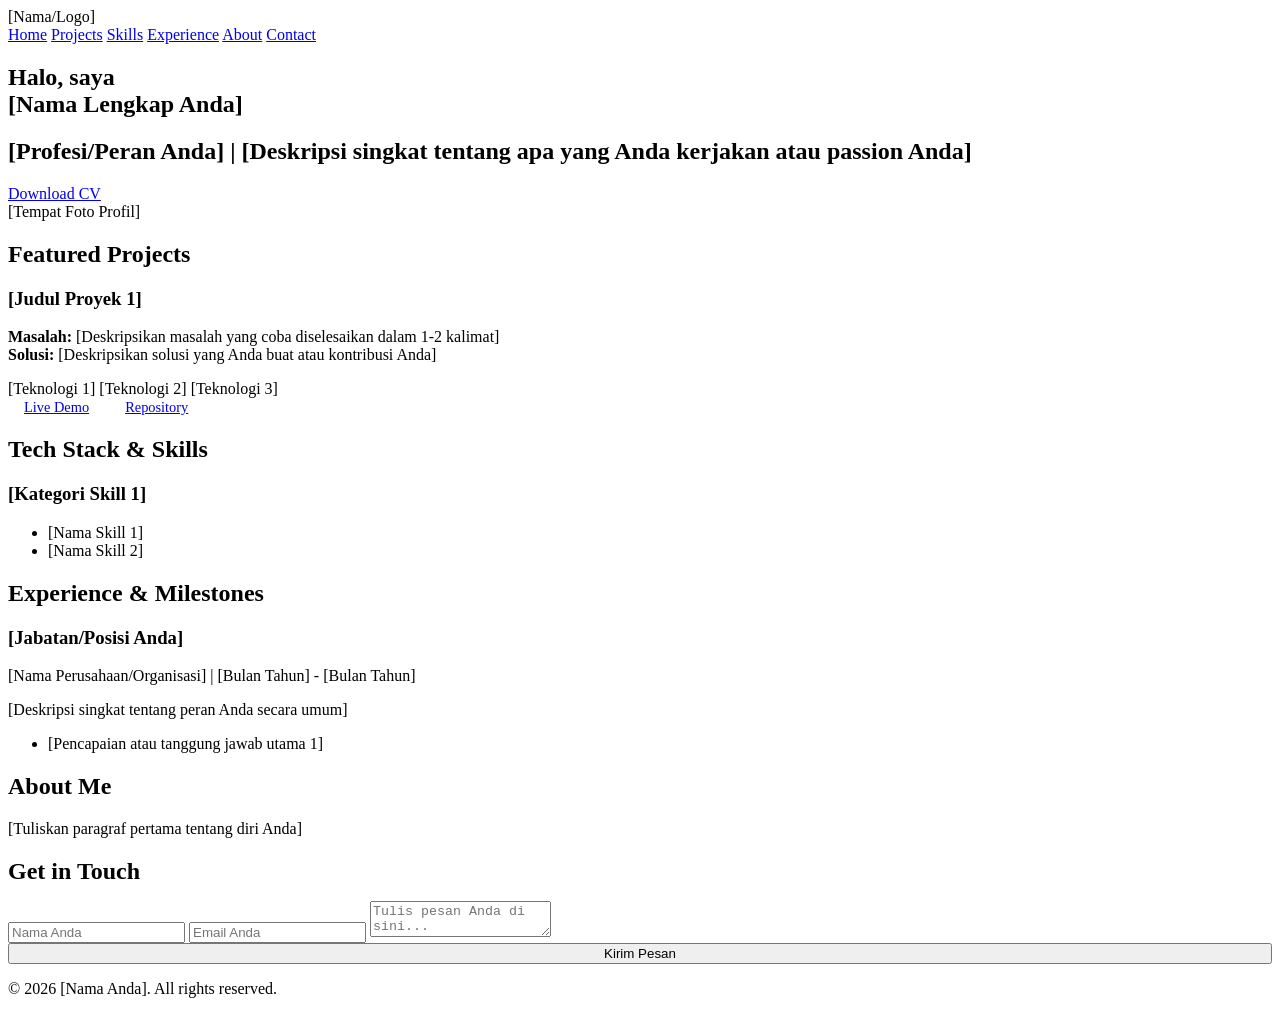
==== index.html @ 0751d300 "Add files via upload" ====
<!DOCTYPE html>
<html lang="id">
<head>
    <meta charset="UTF-8">
    <meta name="viewport" content="width=device-width, initial-scale=1.0">
    <meta name="description" content="Template Portfolio">
    <title>Nama Anda - Portfolio</title>
    <link href="https://fonts.googleapis.com/css2?family=Outfit:wght@300;400;600;700&display=swap" rel="stylesheet">
    <link rel="stylesheet" href="style.css">
</head>
<body>
    <div class="container">
        <!-- Navbar -->
        <nav>
            <div class="logo">[Nama/Logo]</div>
            <div class="nav-links">
                <a href="#home">Home</a>
                <a href="#projects">Projects</a>
                <a href="#skills">Skills</a>
                <a href="#experience">Experience</a>
                <a href="#about">About</a>
                <a href="#contact">Contact</a>
            </div>
        </nav>

        <!-- 1. Hero Section -->
        <section class="hero" id="home">
            <div class="hero-content">
                <h1>Halo, saya <br><span style="color: var(--accent-color);">[Nama Lengkap Anda]</span></h1>
                <h2>[Profesi/Peran Anda] | [Deskripsi singkat tentang apa yang Anda kerjakan atau passion Anda]</h2>
                <a href="#" class="btn btn-primary">Download CV</a>
            </div>
            <div class="hero-image">
                <!-- Tempat siswa memasukkan tag <img> nantinya -->
                <div class="image-placeholder">
                    [Tempat Foto Profil]
                </div>
            </div>
        </section>

        <!-- 2. Featured Projects -->
        <section id="projects">
            <h2 class="section-title">Featured <span>Projects</span></h2>
            <div class="projects-grid">
                <!-- Project 1 -->
                <div class="project-card">
                    <h3 class="project-title">[Judul Proyek 1]</h3>
                    <p class="project-desc">
                        <strong>Masalah:</strong> [Deskripsikan masalah yang coba diselesaikan dalam 1-2 kalimat]<br>
                        <strong>Solusi:</strong> [Deskripsikan solusi yang Anda buat atau kontribusi Anda]
                    </p>
                    <div class="tech-stack">
                        <span class="tech-tag">[Teknologi 1]</span>
                        <span class="tech-tag">[Teknologi 2]</span>
                        <span class="tech-tag">[Teknologi 3]</span>
                    </div>
                    <div class="project-links">
                        <a href="#" class="btn btn-primary" style="padding: 8px 16px; font-size: 0.9rem;">Live Demo</a>
                        <a href="#" class="btn btn-secondary" style="padding: 8px 16px; font-size: 0.9rem;">Repository</a>
                    </div>
                </div>
                <!-- Project 2 & 3 disembunyikan untuk ringkas, lihat kode asli -->
            </div>
        </section>

        <!-- 3. Tech Stack & Skills -->
        <section id="skills">
            <h2 class="section-title">Tech Stack & <span>Skills</span></h2>
            <div class="skills-container">
                <div class="skill-category">
                    <h3>[Kategori Skill 1]</h3>
                    <ul class="skill-list">
                        <li>[Nama Skill 1]</li>
                        <li>[Nama Skill 2]</li>
                    </ul>
                </div>
            </div>
        </section>

        <!-- 4. Experience & Milestones -->
        <section id="experience">
            <h2 class="section-title">Experience & <span>Milestones</span></h2>
            <div class="timeline">
                <div class="timeline-item">
                    <div class="timeline-content">
                        <h3>[Jabatan/Posisi Anda]</h3>
                        <span class="timeline-date">[Nama Perusahaan/Organisasi] | [Bulan Tahun] - [Bulan Tahun]</span>
                        <p>[Deskripsi singkat tentang peran Anda secara umum]</p>
                        <ul>
                            <li>[Pencapaian atau tanggung jawab utama 1]</li>
                        </ul>
                    </div>
                </div>
            </div>
        </section>

        <!-- 5. About Me -->
        <section id="about">
            <h2 class="section-title">About <span>Me</span></h2>
            <div class="about-content">
                <p>
                    [Tuliskan paragraf pertama tentang diri Anda]
                </p>
            </div>
        </section>

        <!-- 6. Contact & Footer -->
        <section id="contact" style="padding-bottom: 0;">
            <div class="contact">
                <h2 class="section-title" style="margin-bottom: 1rem;">Get in <span>Touch</span></h2>
                <form class="contact-form">
                    <input type="text" placeholder="Nama Anda" required>
                    <input type="email" placeholder="Email Anda" required>
                    <textarea placeholder="Tulis pesan Anda di sini..." required></textarea>
                    <button type="submit" class="btn btn-primary" style="width: 100%;">Kirim Pesan</button>
                </form>
            </div>
        </section>
    </div>

    <footer>
        <p>&copy; 2026 [Nama Anda]. All rights reserved.</p>
    </footer>
</body>
</html>
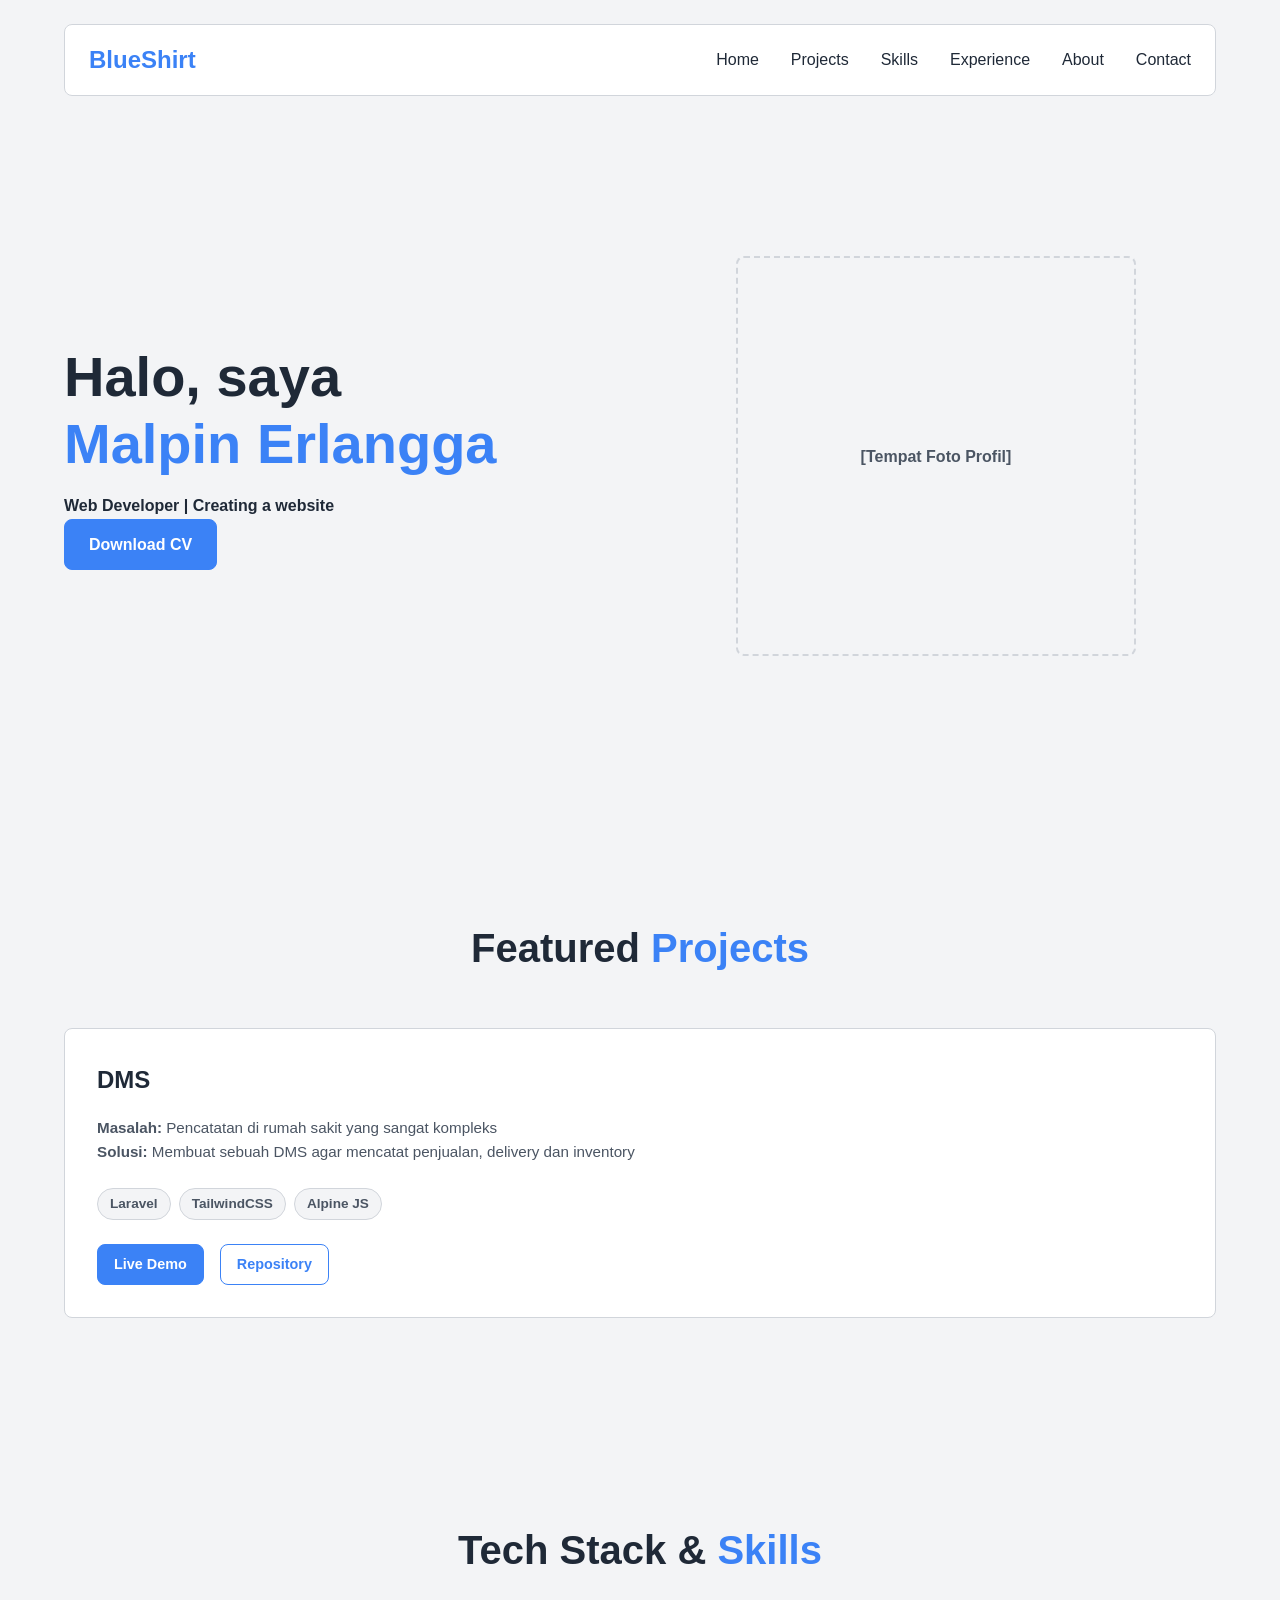
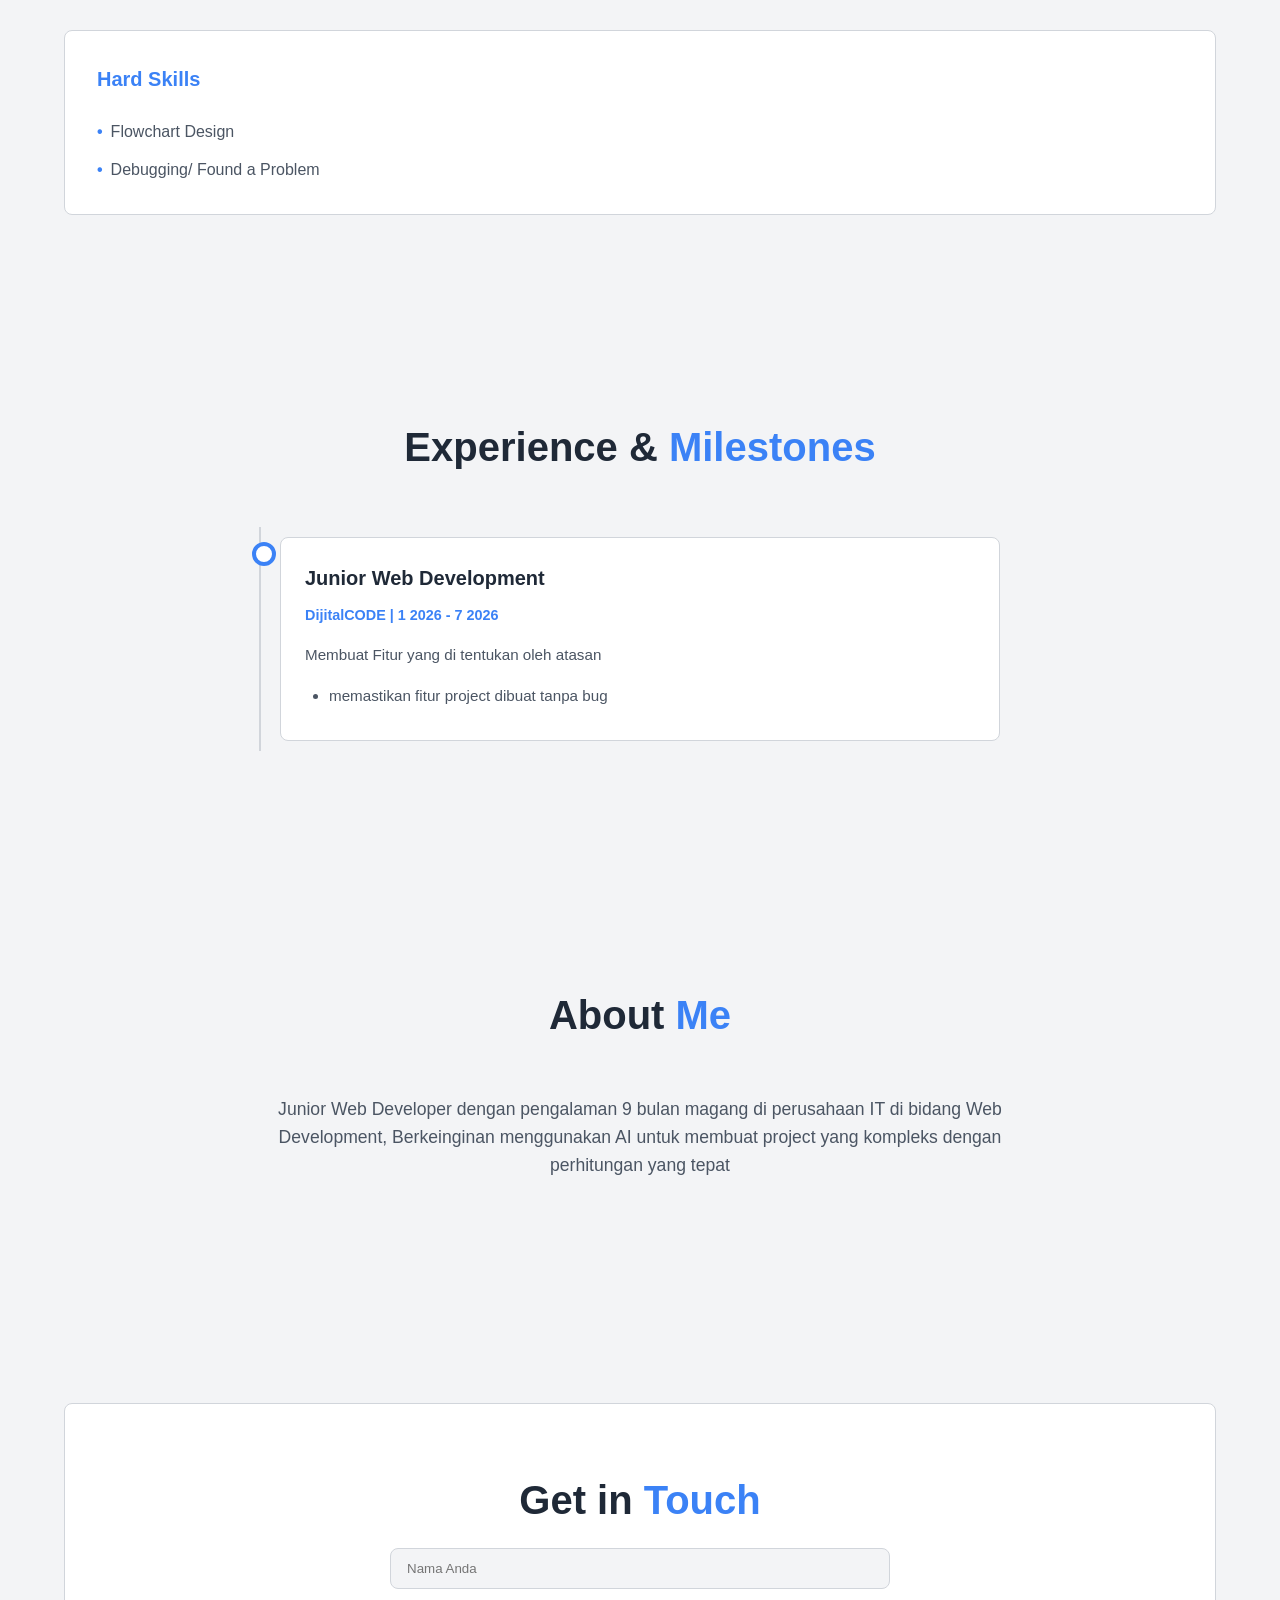
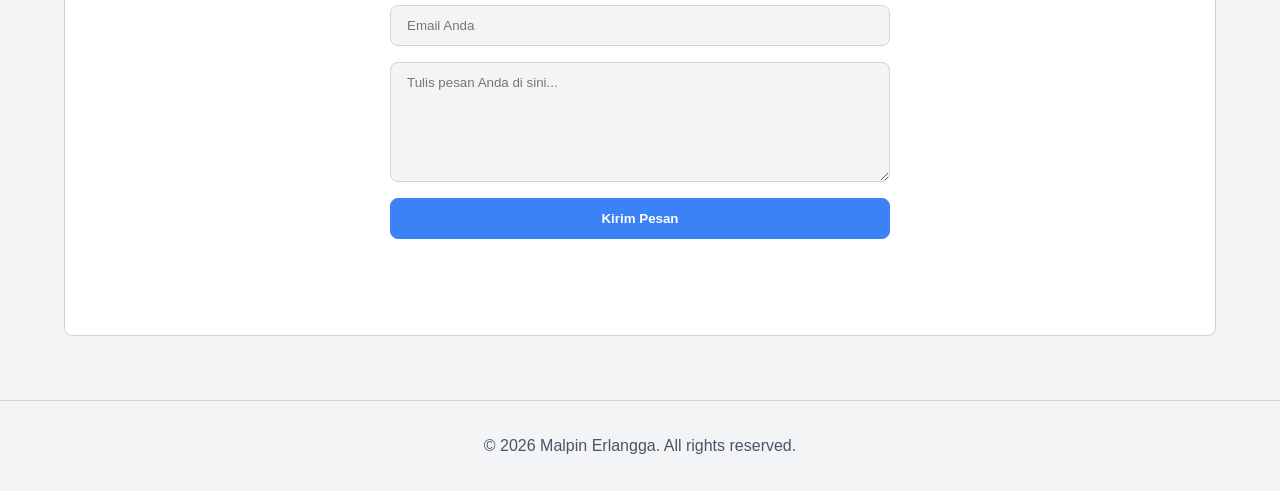
==== commit 01ac147d: "Add files via upload" ====
--- a/index.html
+++ b/index.html
@@ -4,7 +4,7 @@
     <meta charset="UTF-8">
     <meta name="viewport" content="width=device-width, initial-scale=1.0">
     <meta name="description" content="Template Portfolio">
-    <title>Nama Anda - Portfolio</title>
+    <title>Malpin - Portfolio</title>
     <link href="https://fonts.googleapis.com/css2?family=Outfit:wght@300;400;600;700&display=swap" rel="stylesheet">
     <link rel="stylesheet" href="style.css">
 </head>
@@ -12,7 +12,7 @@
     <div class="container">
         <!-- Navbar -->
         <nav>
-            <div class="logo">[Nama/Logo]</div>
+            <div class="logo">BlueShirt</div>
             <div class="nav-links">
                 <a href="#home">Home</a>
                 <a href="#projects">Projects</a>
@@ -26,8 +26,8 @@
         <!-- 1. Hero Section -->
         <section class="hero" id="home">
             <div class="hero-content">
-                <h1>Halo, saya <br><span style="color: var(--accent-color);">[Nama Lengkap Anda]</span></h1>
-                <h2>[Profesi/Peran Anda] | [Deskripsi singkat tentang apa yang Anda kerjakan atau passion Anda]</h2>
+                <h1>Halo, saya <br><span style="color: var(--accent-color);">Malpin Erlangga</span></h1>
+                <h4>Web Developer | Creating a website</h4>
                 <a href="#" class="btn btn-primary">Download CV</a>
             </div>
             <div class="hero-image">
@@ -44,15 +44,15 @@
             <div class="projects-grid">
                 <!-- Project 1 -->
                 <div class="project-card">
-                    <h3 class="project-title">[Judul Proyek 1]</h3>
+                    <h3 class="project-title">DMS</h3>
                     <p class="project-desc">
-                        <strong>Masalah:</strong> [Deskripsikan masalah yang coba diselesaikan dalam 1-2 kalimat]<br>
-                        <strong>Solusi:</strong> [Deskripsikan solusi yang Anda buat atau kontribusi Anda]
+                        <strong>Masalah:</strong> Pencatatan di rumah sakit yang sangat kompleks<br>
+                        <strong>Solusi:</strong> Membuat sebuah DMS agar mencatat penjualan, delivery dan inventory 
                     </p>
                     <div class="tech-stack">
-                        <span class="tech-tag">[Teknologi 1]</span>
-                        <span class="tech-tag">[Teknologi 2]</span>
-                        <span class="tech-tag">[Teknologi 3]</span>
+                        <span class="tech-tag">Laravel</span>
+                        <span class="tech-tag">TailwindCSS</span>
+                        <span class="tech-tag">Alpine JS</span>
                     </div>
                     <div class="project-links">
                         <a href="#" class="btn btn-primary" style="padding: 8px 16px; font-size: 0.9rem;">Live Demo</a>
@@ -68,10 +68,10 @@
             <h2 class="section-title">Tech Stack & <span>Skills</span></h2>
             <div class="skills-container">
                 <div class="skill-category">
-                    <h3>[Kategori Skill 1]</h3>
+                    <h3>Hard Skills</h3>
                     <ul class="skill-list">
-                        <li>[Nama Skill 1]</li>
-                        <li>[Nama Skill 2]</li>
+                        <li>Flowchart Design</li>
+                        <li>Debugging/ Found a Problem</li>
                     </ul>
                 </div>
             </div>
@@ -83,11 +83,11 @@
             <div class="timeline">
                 <div class="timeline-item">
                     <div class="timeline-content">
-                        <h3>[Jabatan/Posisi Anda]</h3>
-                        <span class="timeline-date">[Nama Perusahaan/Organisasi] | [Bulan Tahun] - [Bulan Tahun]</span>
-                        <p>[Deskripsi singkat tentang peran Anda secara umum]</p>
+                        <h3>Junior Web Development</h3>
+                        <span class="timeline-date">DijitalCODE | 1 2026 - 7 2026</span>
+                        <p>Membuat Fitur yang di tentukan oleh atasan</p>
                         <ul>
-                            <li>[Pencapaian atau tanggung jawab utama 1]</li>
+                            <li>memastikan fitur project dibuat tanpa bug</li>
                         </ul>
                     </div>
                 </div>
@@ -99,7 +99,8 @@
             <h2 class="section-title">About <span>Me</span></h2>
             <div class="about-content">
                 <p>
-                    [Tuliskan paragraf pertama tentang diri Anda]
+                    Junior Web Developer dengan pengalaman 9 bulan magang di perusahaan IT di bidang Web Development, 
+                    Berkeinginan menggunakan AI untuk membuat project yang kompleks dengan perhitungan yang tepat
                 </p>
             </div>
         </section>
@@ -119,7 +120,7 @@
     </div>
 
     <footer>
-        <p>&copy; 2026 [Nama Anda]. All rights reserved.</p>
+        <p>&copy; 2026 Malpin Erlangga. All rights reserved.</p>
     </footer>
 </body>
 </html>
--- a/style.css
+++ b/style.css
@@ -0,0 +1,447 @@
+:root {
+    --bg-color: #f3f4f6;
+    --surface-color: #ffffff;
+    --text-primary: #1f2937;
+    --text-secondary: #4b5563;
+    --accent-color: #3b82f6;
+    --card-hover-bg: #f9fafb;
+    --border-color: #d1d5db;
+    --transition: all 0.3s ease;
+}
+
+* {
+    margin: 0;
+    padding: 0;
+    box-sizing: border-box;
+    font-family: 'Outfit', sans-serif;
+    scroll-behavior: smooth;
+}
+
+body {
+    background-color: var(--bg-color);
+    color: var(--text-primary);
+    line-height: 1.6;
+}
+
+a {
+    text-decoration: none;
+    color: inherit;
+}
+
+.container {
+    max-width: 1200px;
+    margin: 0 auto;
+    padding: 0 24px;
+}
+
+/* Navbar */
+nav {
+    padding: 16px 24px;
+    margin-top: 24px;
+    display: flex;
+    justify-content: space-between;
+    align-items: center;
+    position: sticky;
+    top: 24px;
+    background: var(--surface-color);
+    border: 1px solid var(--border-color);
+    border-radius: 8px;
+    z-index: 100;
+}
+
+.logo {
+    font-weight: 700;
+    font-size: 1.5rem;
+    color: var(--accent-color);
+}
+
+.nav-links {
+    display: flex;
+    gap: 2rem;
+}
+
+.nav-links a {
+    font-size: 1rem;
+    font-weight: 400;
+    transition: var(--transition);
+}
+
+.nav-links a:hover {
+    color: var(--accent-color);
+}
+
+/* Buttons */
+.btn {
+    display: inline-block;
+    padding: 12px 24px;
+    border-radius: 8px;
+    font-weight: 600;
+    cursor: pointer;
+    transition: var(--transition);
+    border: none;
+    outline: none;
+    text-align: center;
+}
+
+.btn-primary {
+    background: var(--accent-color);
+    color: white;
+    border: 1px solid var(--accent-color);
+}
+
+.btn-primary:hover {
+    opacity: 0.9;
+}
+
+.btn-secondary {
+    background: transparent;
+    border: 1px solid var(--accent-color);
+    color: var(--accent-color);
+}
+
+.btn-secondary:hover {
+    background: var(--bg-color);
+}
+
+/* Typography */
+section {
+    padding: 100px 0;
+}
+
+.section-title {
+    font-size: 2.5rem;
+    margin-bottom: 3rem;
+    text-align: center;
+    font-weight: 700;
+}
+
+.section-title span {
+    color: var(--accent-color);
+}
+
+/* 1. Hero Section */
+.hero {
+    display: flex;
+    align-items: center;
+    justify-content: space-between;
+    min-height: 80vh;
+    gap: 2rem;
+}
+
+.hero-content {
+    flex: 1;
+}
+
+.hero h1 {
+    font-size: 3.5rem;
+    line-height: 1.2;
+    margin-bottom: 1rem;
+}
+
+.hero h2 {
+    font-size: 1.5rem;
+    color: var(--text-secondary);
+    font-weight: 400;
+    margin-bottom: 2rem;
+}
+
+.hero-image {
+    flex: 1;
+    display: flex;
+    justify-content: center;
+}
+
+.hero-image img {
+    width: 100%;
+    max-width: 400px;
+    border-radius: 8px;
+    border: 1px solid var(--border-color);
+    background-color: var(--surface-color);
+}
+
+.image-placeholder {
+    width: 100%;
+    max-width: 400px;
+    aspect-ratio: 1 / 1;
+    border-radius: 8px;
+    border: 2px dashed var(--border-color);
+    background-color: var(--bg-color);
+    display: flex;
+    align-items: center;
+    justify-content: center;
+    color: var(--text-secondary);
+    font-weight: 600;
+}
+
+/* 2. Featured Projects */
+.projects-grid {
+    display: grid;
+    grid-template-columns: repeat(auto-fit, minmax(300px, 1fr));
+    gap: 2rem;
+}
+
+.project-card {
+    background: var(--surface-color);
+    border-radius: 8px;
+    padding: 2rem;
+    transition: var(--transition);
+    border: 1px solid var(--border-color);
+    display: flex;
+    flex-direction: column;
+}
+
+.project-card:hover {
+    transform: translateY(-5px);
+    background: var(--card-hover-bg);
+    border-color: var(--accent-color);
+}
+
+.project-title {
+    font-size: 1.5rem;
+    margin-bottom: 1rem;
+}
+
+.project-desc {
+    color: var(--text-secondary);
+    margin-bottom: 1.5rem;
+    font-size: 0.95rem;
+    flex-grow: 1;
+}
+
+.tech-stack {
+    display: flex;
+    flex-wrap: wrap;
+    gap: 0.5rem;
+    margin-bottom: 1.5rem;
+}
+
+.tech-tag {
+    background: var(--bg-color);
+    border: 1px solid var(--border-color);
+    color: var(--text-secondary);
+    padding: 4px 12px;
+    border-radius: 20px;
+    font-size: 0.85rem;
+    font-weight: 600;
+}
+
+.project-links {
+    display: flex;
+    gap: 1rem;
+}
+
+/* 3. Tech Stack & Skills */
+.skills-container {
+    display: grid;
+    grid-template-columns: repeat(auto-fit, minmax(250px, 1fr));
+    gap: 2rem;
+}
+
+.skill-category {
+    background: var(--surface-color);
+    padding: 2rem;
+    border-radius: 8px;
+    border: 1px solid var(--border-color);
+}
+
+.skill-category h3 {
+    margin-bottom: 1.5rem;
+    color: var(--accent-color);
+    font-size: 1.25rem;
+}
+
+.skill-list {
+    list-style: none;
+    display: flex;
+    flex-direction: column;
+    gap: 0.75rem;
+}
+
+.skill-list li {
+    color: var(--text-secondary);
+    display: flex;
+    align-items: center;
+    gap: 0.5rem;
+}
+
+.skill-list li::before {
+    content: "•";
+    color: var(--accent-color);
+    font-weight: bold;
+}
+
+/* 4. Experience & Milestones */
+.timeline {
+    position: relative;
+    max-width: 800px;
+    margin: 0 auto;
+}
+
+.timeline::after {
+    content: '';
+    position: absolute;
+    width: 2px;
+    background: var(--border-color);
+    top: 0;
+    bottom: 0;
+    left: 20px;
+    margin-left: -1px;
+}
+
+.timeline-item {
+    padding: 10px 40px;
+    position: relative;
+    width: 100%;
+    margin-bottom: 2rem;
+}
+
+.timeline-item::after {
+    content: '';
+    position: absolute;
+    width: 16px;
+    height: 16px;
+    right: auto;
+    background-color: var(--surface-color);
+    border: 4px solid var(--accent-color);
+    top: 15px;
+    border-radius: 50%;
+    z-index: 1;
+    left: 12px;
+}
+
+.timeline-content {
+    background: var(--surface-color);
+    padding: 24px;
+    border-radius: 8px;
+    border: 1px solid var(--border-color);
+}
+
+.timeline-content h3 {
+    font-size: 1.25rem;
+    margin-bottom: 0.5rem;
+}
+
+.timeline-date {
+    color: var(--accent-color);
+    font-weight: 600;
+    font-size: 0.9rem;
+    margin-bottom: 1rem;
+    display: inline-block;
+}
+
+.timeline-content p {
+    color: var(--text-secondary);
+    font-size: 0.95rem;
+}
+
+.timeline-content ul {
+    margin-top: 1rem;
+    padding-left: 1.5rem;
+    color: var(--text-secondary);
+    font-size: 0.95rem;
+}
+
+.timeline-content li {
+    margin-bottom: 0.5rem;
+}
+
+/* 5. About Me */
+.about-content {
+    max-width: 800px;
+    margin: 0 auto;
+    text-align: center;
+}
+
+.about-content p {
+    font-size: 1.1rem;
+    color: var(--text-secondary);
+    margin-bottom: 1.5rem;
+}
+
+/* 6. Contact & Footer */
+.contact {
+    background: var(--surface-color);
+    border-radius: 8px;
+    border: 1px solid var(--border-color);
+    padding: 4rem 2rem;
+    text-align: center;
+    margin-bottom: 4rem;
+}
+
+.contact p {
+    color: var(--text-secondary);
+    margin-bottom: 2rem;
+    max-width: 600px;
+    margin-left: auto;
+    margin-right: auto;
+}
+
+.contact-form {
+    max-width: 500px;
+    margin: 0 auto 2rem;
+    display: flex;
+    flex-direction: column;
+    gap: 1rem;
+}
+
+.contact-form input,
+.contact-form textarea {
+    width: 100%;
+    padding: 12px 16px;
+    border-radius: 8px;
+    background: var(--bg-color);
+    border: 1px solid var(--border-color);
+    color: var(--text-primary);
+    font-family: inherit;
+}
+
+.contact-form textarea {
+    resize: vertical;
+    min-height: 120px;
+}
+
+.contact-form input:focus,
+.contact-form textarea:focus {
+    outline: none;
+    border-color: var(--accent-color);
+}
+
+footer {
+    text-align: center;
+    padding: 2rem 0;
+    border-top: 1px solid var(--border-color);
+    color: var(--text-secondary);
+}
+
+.social-links {
+    display: flex;
+    justify-content: center;
+    gap: 1.5rem;
+    margin-bottom: 1.5rem;
+}
+
+.social-links a {
+    font-size: 1.5rem;
+    transition: var(--transition);
+}
+
+.social-links a:hover {
+    color: var(--accent-color);
+    transform: translateY(-2px);
+}
+
+@media (max-width: 768px) {
+    .hero {
+        flex-direction: column-reverse;
+        text-align: center;
+        padding-top: 2rem;
+    }
+
+    .hero h1 {
+        font-size: 2.5rem;
+    }
+
+    .nav-links {
+        display: none;
+    }
+}
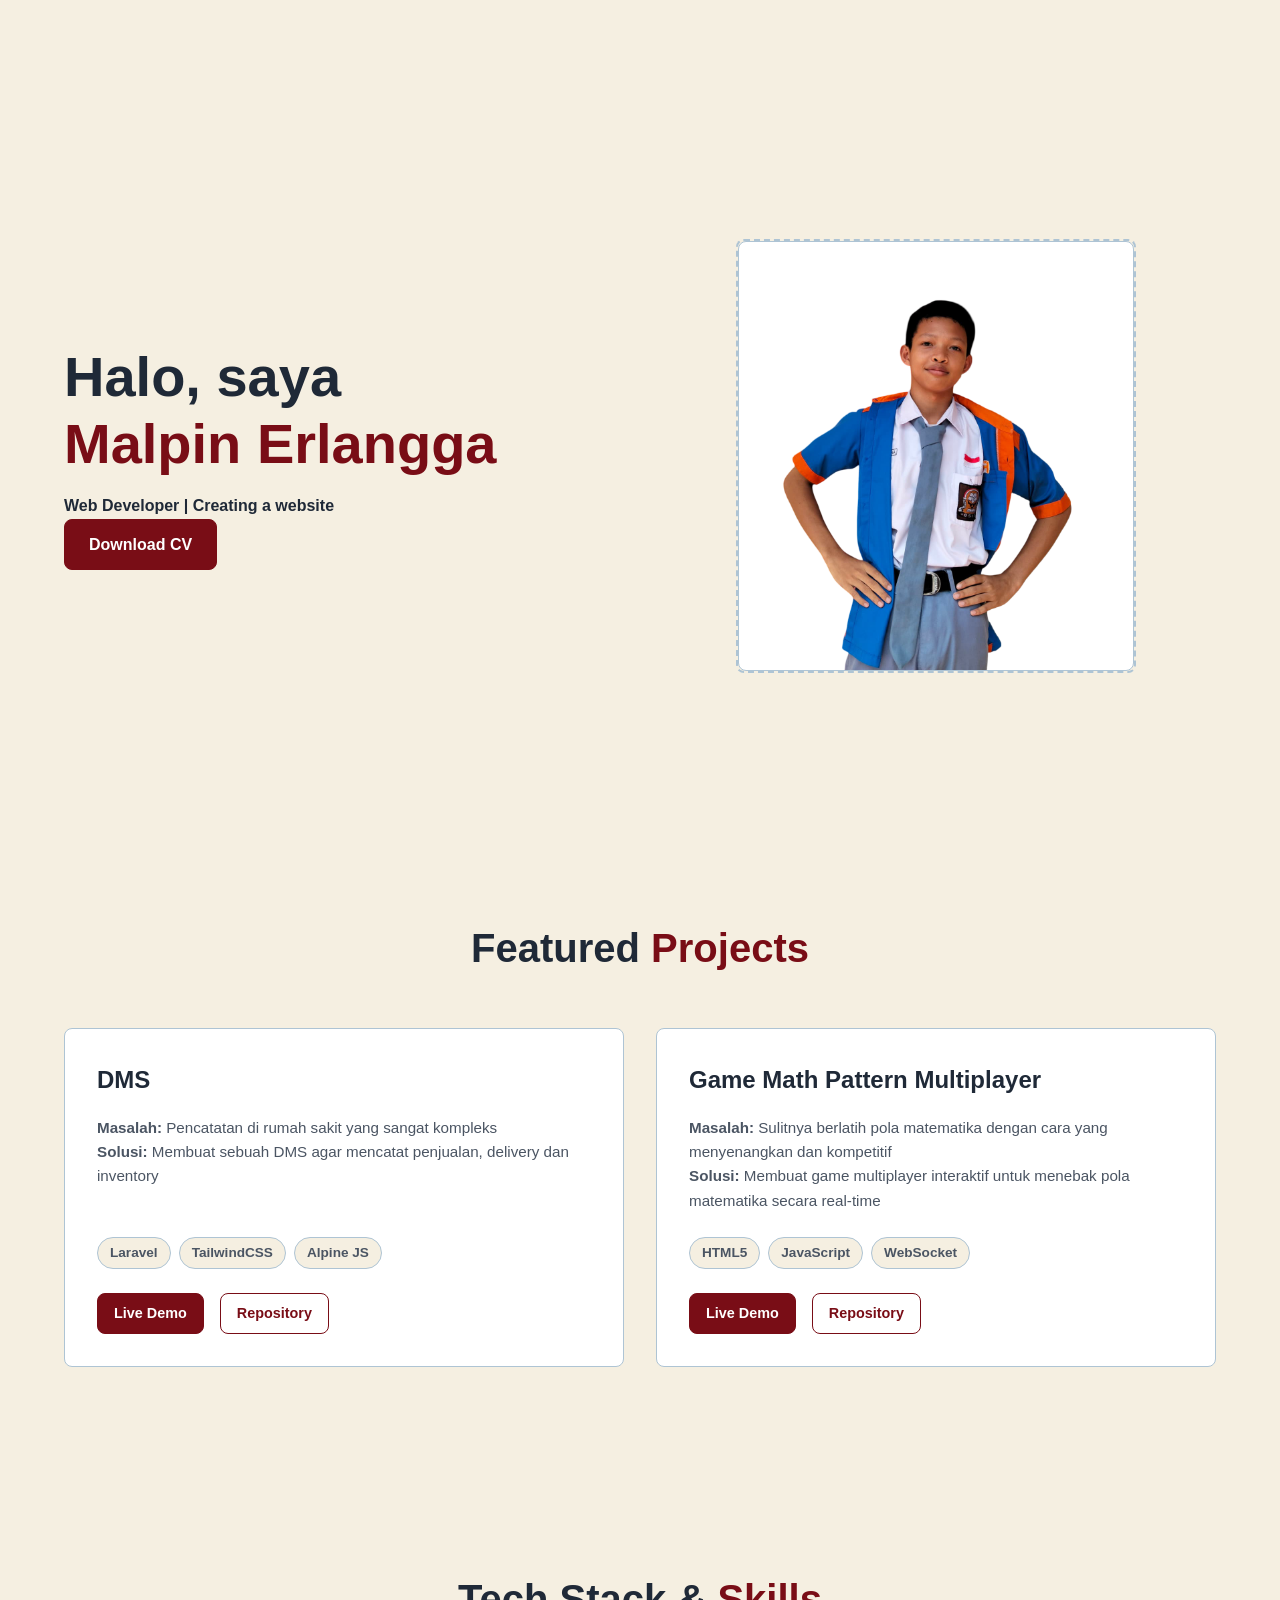
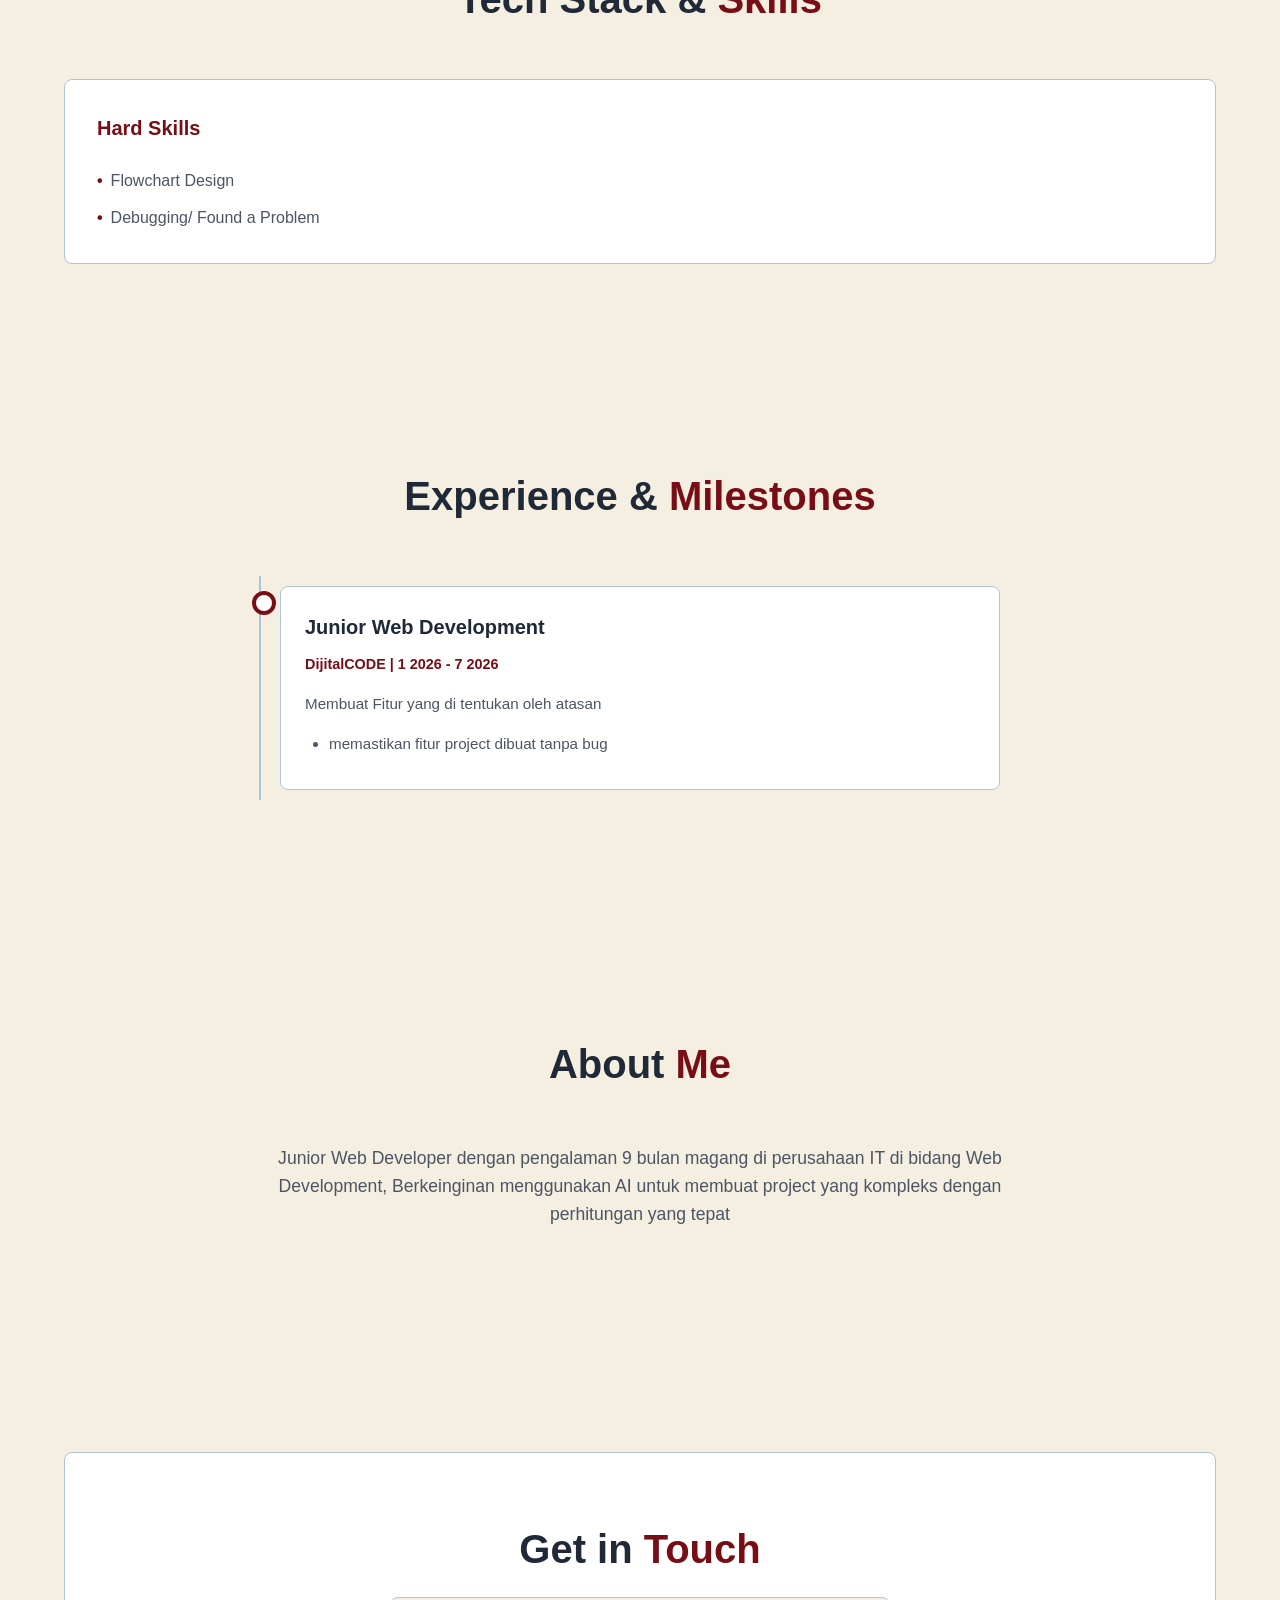
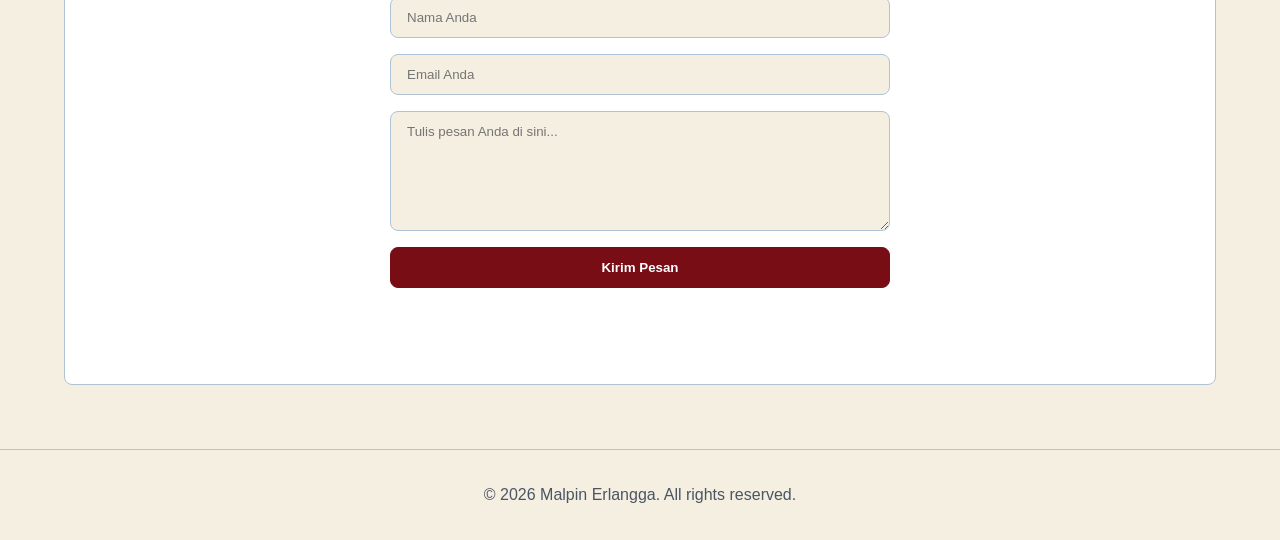
==== commit 0b28e14c: "Add files via upload" ====
--- a/index.html
+++ b/index.html
@@ -3,7 +3,7 @@
 <head>
     <meta charset="UTF-8">
     <meta name="viewport" content="width=device-width, initial-scale=1.0">
-    <meta name="description" content="Template Portfolio">
+    <meta name="description" content="Portfolio Malpin Erlangga - Junior Web Developer">
     <title>Malpin - Portfolio</title>
     <link href="https://fonts.googleapis.com/css2?family=Outfit:wght@300;400;600;700&display=swap" rel="stylesheet">
     <link rel="stylesheet" href="style.css">
@@ -13,7 +13,12 @@
         <!-- Navbar -->
         <nav>
             <div class="logo">BlueShirt</div>
-            <div class="nav-links">
+            <div class="menu-toggle" id="mobile-menu">
+                <span class="bar"></span>
+                <span class="bar"></span>
+                <span class="bar"></span>
+            </div>
+            <div class="nav-links" id="nav-links">
                 <a href="#home">Home</a>
                 <a href="#projects">Projects</a>
                 <a href="#skills">Skills</a>
@@ -28,12 +33,13 @@
             <div class="hero-content">
                 <h1>Halo, saya <br><span style="color: var(--accent-color);">Malpin Erlangga</span></h1>
                 <h4>Web Developer | Creating a website</h4>
-                <a href="#" class="btn btn-primary">Download CV</a>
+                <a href="images/CV.jpeg" class="btn btn-primary" download="CV_Malpin_Erlangga.jpeg">Download CV</a>
             </div>
             <div class="hero-image">
                 <!-- Tempat siswa memasukkan tag <img> nantinya -->
                 <div class="image-placeholder">
-                    [Tempat Foto Profil]
+                    
+                    <img src="images/me.png" alt="Malpin Erlangga">
                 </div>
             </div>
         </section>
@@ -59,7 +65,23 @@
                         <a href="#" class="btn btn-secondary" style="padding: 8px 16px; font-size: 0.9rem;">Repository</a>
                     </div>
                 </div>
-                <!-- Project 2 & 3 disembunyikan untuk ringkas, lihat kode asli -->
+                <!-- Project 2 -->
+                <div class="project-card">
+                    <h3 class="project-title">Game Math Pattern Multiplayer</h3>
+                    <p class="project-desc">
+                        <strong>Masalah:</strong> Sulitnya berlatih pola matematika dengan cara yang menyenangkan dan kompetitif<br>
+                        <strong>Solusi:</strong> Membuat game multiplayer interaktif untuk menebak pola matematika secara real-time
+                    </p>
+                    <div class="tech-stack">
+                        <span class="tech-tag">HTML5</span>
+                        <span class="tech-tag">JavaScript</span>
+                        <span class="tech-tag">WebSocket</span>
+                    </div>
+                    <div class="project-links">
+                        <a href="#" class="btn btn-primary" style="padding: 8px 16px; font-size: 0.9rem;">Live Demo</a>
+                        <a href="#" class="btn btn-secondary" style="padding: 8px 16px; font-size: 0.9rem;">Repository</a>
+                    </div>
+                </div>
             </div>
         </section>
 
@@ -122,5 +144,65 @@
     <footer>
         <p>&copy; 2026 Malpin Erlangga. All rights reserved.</p>
     </footer>
+
+    <script>
+        const mobileMenu = document.getElementById('mobile-menu');
+        const navLinks = document.getElementById('nav-links');
+
+        mobileMenu.addEventListener('click', () => {
+            mobileMenu.classList.toggle('is-active');
+            navLinks.classList.toggle('active');
+        });
+
+        // Menutup menu saat link diklik
+        navLinks.querySelectorAll('a').forEach(link => {
+            link.addEventListener('click', () => {
+                mobileMenu.classList.remove('is-active');
+                navLinks.classList.remove('active');
+            });
+        });
+
+        // Logika Navbar Hilang/Muncul saat Scroll
+        let scrollTimeout;
+        const navbar = document.querySelector('nav');
+        
+        window.addEventListener('scroll', () => {
+            // Sembunyikan navbar saat scroll
+            navbar.style.opacity = '0';
+            navbar.style.pointerEvents = 'none';
+            navbar.style.transform = 'translateY(-20px)'; // Efek sedikit naik
+            
+            clearTimeout(scrollTimeout);
+            
+            // Cek apakah user sudah mencapai dasar halaman
+            const isAtBottom = (window.innerHeight + window.scrollY) >= document.body.offsetHeight - 50;
+            
+            if (isAtBottom) {
+                navbar.style.opacity = '1';
+                navbar.style.pointerEvents = 'auto';
+                navbar.style.transform = 'translateY(0)';
+            } else {
+                // Munculkan kembali setelah berhenti scroll selama 3.5 detik
+                scrollTimeout = setTimeout(() => {
+                    navbar.style.opacity = '1';
+                    navbar.style.pointerEvents = 'auto';
+                    navbar.style.transform = 'translateY(0)';
+                }, 1200);
+            }
+        });
+
+        // Animasi section saat di-scroll ke dalam layar
+        const observer = new IntersectionObserver((entries) => {
+            entries.forEach(entry => {
+                if (entry.isIntersecting) {
+                    entry.target.classList.add('visible');
+                }
+            });
+        }, { threshold: 0.15 });
+
+        document.querySelectorAll('section').forEach(section => {
+            observer.observe(section);
+        });
+    </script>
 </body>
 </html>
--- a/style.css
+++ b/style.css
@@ -1,12 +1,17 @@
 :root {
-    --bg-color: #f3f4f6;
+    --bg-color: #F5EFE1;
     --surface-color: #ffffff;
     --text-primary: #1f2937;
     --text-secondary: #4b5563;
-    --accent-color: #3b82f6;
+    --accent-color: #790D16;
     --card-hover-bg: #f9fafb;
-    --border-color: #d1d5db;
+    --border-color: #AEC4D4;
     --transition: all 0.3s ease;
+}
+
+html {
+    scroll-behavior: smooth;
+    scroll-padding-top: 100px; /* Jarak agar header tidak menutupi section */
 }
 
 * {
@@ -14,7 +19,6 @@
     padding: 0;
     box-sizing: border-box;
     font-family: 'Outfit', sans-serif;
-    scroll-behavior: smooth;
 }
 
 body {
@@ -47,6 +51,7 @@
     border: 1px solid var(--border-color);
     border-radius: 8px;
     z-index: 100;
+    transition: opacity 0.4s ease, transform 0.4s ease;
 }
 
 .logo {
@@ -103,9 +108,46 @@
     background: var(--bg-color);
 }
 
+/* Menu Toggle (Hamburger) */
+.menu-toggle {
+    display: none;
+    flex-direction: column;
+    cursor: pointer;
+    gap: 5px;
+}
+
+.menu-toggle .bar {
+    width: 25px;
+    height: 3px;
+    background-color: var(--text-primary);
+    border-radius: 3px;
+    transition: var(--transition);
+}
+
+/* Hamburger Animations */
+.menu-toggle.is-active .bar:nth-child(1) {
+    transform: translateY(8px) rotate(45deg);
+}
+
+.menu-toggle.is-active .bar:nth-child(2) {
+    opacity: 0;
+}
+
+.menu-toggle.is-active .bar:nth-child(3) {
+    transform: translateY(-8px) rotate(-45deg);
+}
+
 /* Typography */
 section {
     padding: 100px 0;
+    opacity: 0;
+    transform: translateY(20px);
+    transition: opacity 0.6s ease-out, transform 0.6s ease-out;
+}
+
+section.visible {
+    opacity: 1;
+    transform: translateY(0);
 }
 
 .section-title {
@@ -441,7 +483,40 @@
         font-size: 2.5rem;
     }
 
+    .menu-toggle {
+        display: flex;
+    }
+
     .nav-links {
-        display: none;
+        display: flex;
+        flex-direction: column;
+        position: absolute;
+        top: 100%;
+        left: 0;
+        width: 100%;
+        background-color: var(--surface-color);
+        border: 1px solid var(--border-color);
+        border-radius: 0 0 8px 8px;
+        padding: 1rem 0;
+        transform: translateY(-150%);
+        opacity: 0;
+        transition: all 0.4s ease;
+        z-index: -1;
+    }
+
+    .nav-links.active {
+        transform: translateY(0);
+        opacity: 1;
+        z-index: 99;
+    }
+
+    .nav-links a {
+        padding: 1rem 2rem;
+        text-align: center;
+        border-bottom: 1px solid var(--bg-color);
+    }
+
+    .nav-links a:last-child {
+        border-bottom: none;
     }
 }
